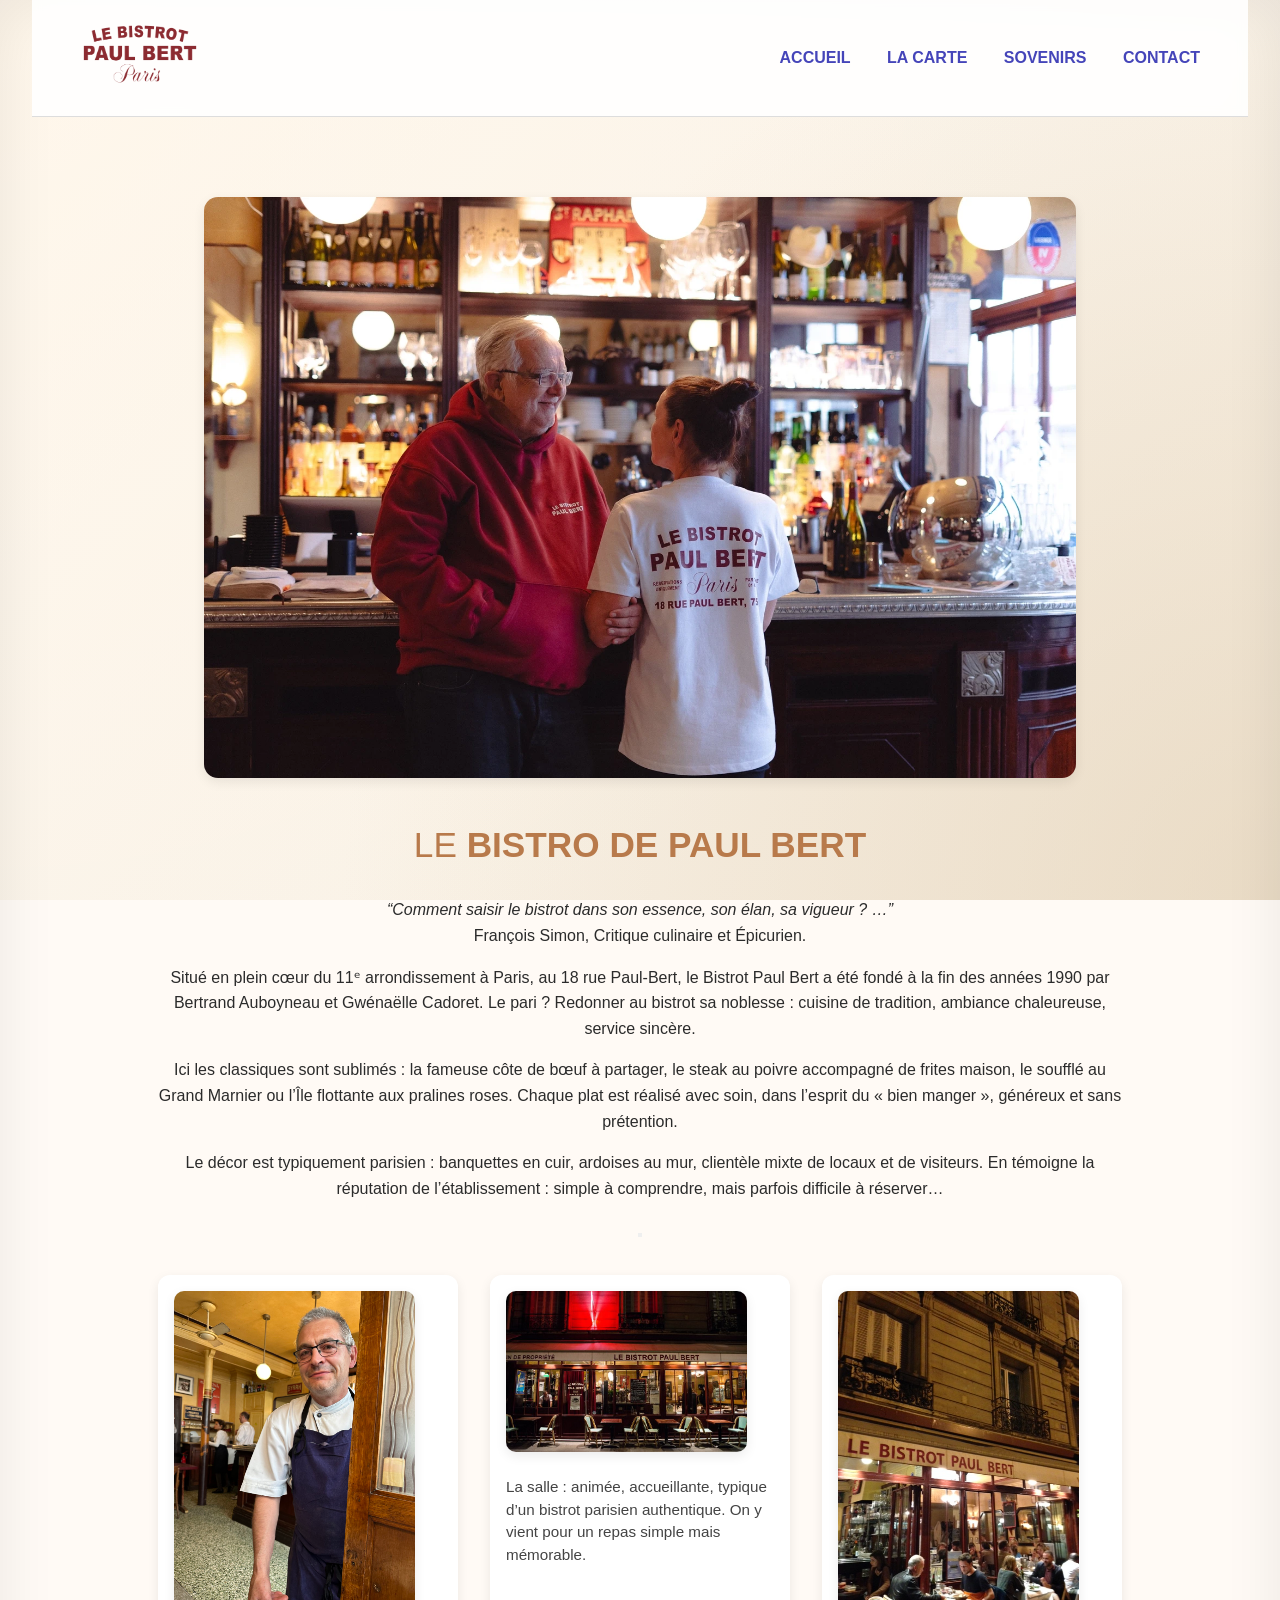
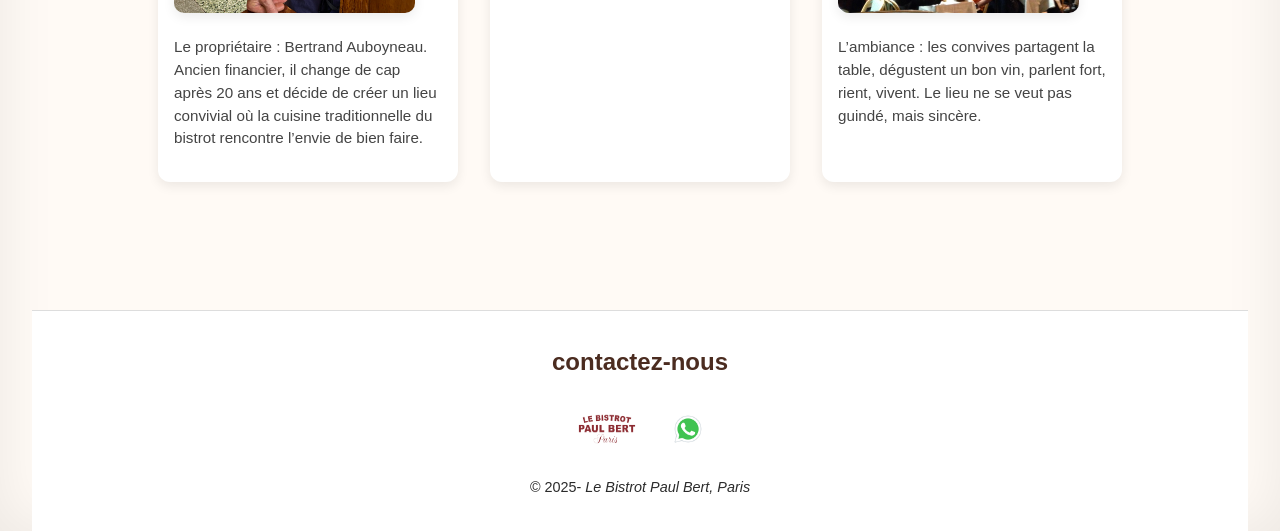
==== index.html @ 6696bd96 "Initial commit" ====
<!DOCTYPE html>
<html lang="fr">
<head>
    <meta charset="UTF-8">
    <meta name="viewport" content="width=device-width, initial-scale=1.0">
    <title>bistro paul bert</title>
    <link rel="stylesheet" href="style.css">
</head>
<body>
  <header>
    <a href="index.html">
        <img src="/img/logo.png" alt="notre logo">
    </a>
    <nav>
        <a href="index.html">ACCUEIL</a>
        <a href="menu.html">LA CARTE</a>
        <a href="merch.html">SOVENIRS</a>
        <a href="contact.html">contact</a>
    </nav>
  </header>  

  <main>
    <section>
  <img src="img/restau.webp" alt="extérieur du Bistrot Paul Bert">
  <h1>LE <strong>BISTRO DE PAUL BERT</strong></h1>
  <p>
    <em>“Comment saisir le bistrot dans son essence, son élan, sa vigueur ? …”</em><br>
    François Simon, Critique culinaire et Épicurien.
  </p>
  
  <p>  
    Situé en plein cœur du 11ᵉ arrondissement à Paris, au 18 rue Paul-Bert, le Bistrot Paul Bert a été fondé à la fin des années 1990 par Bertrand Auboyneau et Gwénaëlle Cadoret. Le pari ? Redonner au bistrot sa noblesse : cuisine de tradition, ambiance chaleureuse, service sincère.  
  </p>
  
  <p>  
    Ici les classiques sont sublimés : la fameuse côte de bœuf à partager, le steak au poivre accompagné de frites maison, le soufflé au Grand Marnier ou l’Île flottante aux pralines roses. Chaque plat est réalisé avec soin, dans l’esprit du « bien manger », généreux et sans prétention.  
  </p>
  
  <p>  
    Le décor est typiquement parisien : banquettes en cuir, ardoises au mur, clientèle mixte de locaux et de visiteurs. En témoigne la réputation de l’établissement : simple à comprendre, mais parfois difficile à réserver…  
  </p>
  <button class="heart-btn" title="J’aime"></button>
  <ul>
    <li>
      <img src="img/proprio.jpeg" alt="Bertrand Auboyneau, propriétaire">
      <p>
        Le propriétaire : Bertrand Auboyneau. Ancien financier, il change de cap après 20 ans et décide de créer un lieu convivial où la cuisine traditionnelle du bistrot rencontre l’envie de bien faire.
      </p>
    </li>
    <li>
      <img src="img/restau2.webp" alt="Salle du restaurant">
      <p>
        La salle : animée, accueillante, typique d’un bistrot parisien authentique. On y vient pour un repas simple mais mémorable.
      </p>
    </li>
    <li>
      <img src="img/restau3.webp" alt="Ambiance dîner au Bistrot Paul Bert">
      <p>
        L’ambiance : les convives partagent la table, dégustent un bon vin, parlent fort, rient, vivent. Le lieu ne se veut pas guindé, mais sincère.
      </p>
    </li>
  </ul>
</section>
  </main>
  <footer>
    <h2>contactez-nous</h2>
        <a href="index.html">
        <img src="/img/logo.png" alt="notre logo">
    </a>
        <a href="0143722401">
            <img src="img/icons8-whatsapp-96.gif" alt="whatsapp">
        </a>
        <p>© 2025- <em>Le Bistrot Paul Bert, Paris</em></p>
  </footer>
</body>
</html>
---- style.css ----
@keyframes fadeIn {
  from {
    opacity: 0;
    transform: translateY(10px);
  }
  to {
    opacity: 1;
    transform: translateY(0);
  }
}
* {
  margin: 0;
  padding: 0;
  box-sizing: border-box;
}

body {
  font-family: "Poppins", sans-serif;
  color: #2b2b2b;
  line-height: 1.6;
  padding: 0 2rem;
  background-color: #fffaf5;
  background-image: radial-gradient(circle at top left, rgba(255, 245, 230, 0.6), transparent 70%), radial-gradient(circle at bottom right, rgba(220, 200, 170, 0.5), transparent 60%), linear-gradient(135deg, #fef9f2, #f7eee0);
  background-attachment: fixed;
  background-size: cover;
  box-shadow: inset 0 0 60px rgba(0, 0, 0, 0.08);
}

a {
  text-decoration: none;
  color: #4545b9;
  transition: color 0.3s ease;
}
a:hover {
  color: #b87a4b;
}

header {
  display: flex;
  justify-content: space-between;
  align-items: center;
  padding: 1.5rem 3rem;
  border-bottom: 1px solid #ddd;
  background-color: rgba(255, 255, 255, 0.9);
  backdrop-filter: blur(4px);
}
header img {
  height: 60px;
}
header nav a {
  margin-left: 2rem;
  font-weight: bold;
  text-transform: uppercase;
}

main {
  max-width: 1200px;
  margin: 3rem auto;
  padding: 0 5%;
  text-align: center;
  animation: fadeIn 1s ease forwards;
  animation-delay: 0s;
}
main h1 {
  font-size: 2.5rem;
  font-weight: normal;
  margin-bottom: 3rem;
  color: #b87a4b;
  text-transform: uppercase;
}

main section {
  max-width: 1000px;
  margin: 0 auto;
  padding: 2rem 1rem;
  text-align: center;
}
main section img {
  max-width: 90%;
  height: auto;
  border-radius: 14px;
  margin-bottom: 2rem;
  box-shadow: 0 4px 12px rgba(0, 0, 0, 0.08);
}
main section h1 {
  color: #b87a4b;
  font-size: 2.2rem;
  margin-bottom: 1.5rem;
  text-transform: uppercase;
}
main section p {
  margin-bottom: 1rem;
  color: #2b2b2b;
  line-height: 1.6;
  font-size: 1rem;
}
main section ul {
  list-style: none;
  margin: 2rem 0;
  padding: 0;
  display: flex;
  flex-wrap: wrap;
  justify-content: center;
  gap: 2rem;
}
main section li {
  max-width: 300px;
  background: #fff;
  border-radius: 12px;
  box-shadow: 0 4px 12px rgba(0, 0, 0, 0.08);
  padding: 1rem;
  text-align: left;
  transition: transform 0.3s ease, box-shadow 0.3s ease;
}
main section li:hover {
  transform: translateY(-6px);
  box-shadow: 0 6px 14px rgba(0, 0, 0, 0.12);
}
main section li img {
  width: 100%;
  height: auto;
  border-radius: 10px;
  margin-bottom: 1rem;
  object-fit: cover;
}
main section li p {
  font-size: 0.95rem;
  color: #444;
  line-height: 1.5;
}

#menu, #boisson {
  display: flex;
  flex-direction: column;
  align-items: center;
  gap: 2rem;
  max-width: 1000px;
  margin: 0 auto;
  padding: 2rem 1rem;
}
#menu #card, #boisson #card {
  background: #fff;
  border: 1px solid rgba(75, 44, 32, 0.1);
  border-radius: 8px;
  box-shadow: 0 2px 8px rgba(75, 44, 32, 0.05);
  padding: 1.5rem;
}
#menu #card h3, #boisson #card h3 {
  font-size: 1.3rem;
  color: #4b2c20;
  margin-bottom: 1rem;
  text-transform: uppercase;
  border-bottom: 1px solid rgba(75, 44, 32, 0.2);
  padding-bottom: 0.5rem;
}
#menu #card #card-container, #boisson #card #card-container {
  display: flex;
  justify-content: space-between;
  align-items: baseline;
  padding: 0.4rem 0;
}
#menu #card #card-container h4, #boisson #card #card-container h4 {
  font-weight: 500;
}
#menu #card #card-container p, #boisson #card #card-container p {
  font-weight: 600;
  color: #b87a4b;
}
#menu #card #card-container hr, #boisson #card #card-container hr {
  border: none;
  border-bottom: 1px solid rgba(75, 44, 32, 0.1);
  width: 100%;
  margin: 0.5rem 0;
}

.grid {
  display: grid;
  grid-template-columns: repeat(auto-fit, minmax(250px, 1fr));
  gap: 2rem;
}

.product {
  background-color: white;
  border: 1px solid #ddd;
  border-radius: 12px;
  overflow: hidden;
  box-shadow: 0 3px 6px rgba(0, 0, 0, 0.08);
  cursor: pointer;
  transition: all 0.3s ease;
  animation: fadeIn 0.6s ease forwards;
  animation-delay: 0s;
}
.product:hover {
  transform: translateY(-8px);
  box-shadow: 0 10px 20px rgba(0, 0, 0, 0.1);
}
.product:hover {
  border: 1px solid rgb(198.4262948207, 149.0239043825, 111.5737051793);
  box-shadow: 0 0 10px rgba(181, 142, 76, 0.4);
}
.product a {
  color: inherit;
  text-decoration: none;
  display: flex;
  flex-direction: column;
  height: 100%;
}
.product img {
  width: 100%;
  height: 280px;
  object-fit: cover;
}
.product h3 {
  padding: 1.2rem;
  font-size: 1.1rem;
  font-weight: normal;
  border-top: 1px solid #ddd;
  flex-grow: 1;
  display: flex;
  align-items: center;
  justify-content: center;
}

.product:nth-child(odd) {
  animation: fadeIn 0.8s ease forwards;
  animation-delay: 0.1s;
}

.product:nth-child(even) {
  animation: fadeIn 0.8s ease forwards;
  animation-delay: 0.3s;
}

.contact-form {
  max-width: 600px;
  margin: 0 auto 5rem auto;
  background: white;
  padding: 2rem 2.5rem;
  border-radius: 12px;
  box-shadow: 0 4px 12px rgba(0, 0, 0, 0.05);
  text-align: left;
  animation: fadeIn 0.8s ease forwards;
  animation-delay: 0s;
}
.contact-form label {
  display: block;
  margin-bottom: 0.5rem;
  font-weight: 600;
  color: #4b2c20;
}
.contact-form input, .contact-form textarea {
  width: 100%;
  padding: 0.8rem 1rem;
  margin-bottom: 1.5rem;
  border: 1px solid #ddd;
  border-radius: 6px;
  font-family: inherit;
  font-size: 1rem;
  background-color: #fefefe;
  transition: all 0.3s ease;
}
.contact-form input:focus, .contact-form textarea:focus {
  outline: none;
  border-color: #b87a4b;
  box-shadow: 0 0 6px rgba(184, 122, 75, 0.3);
}
.contact-form .cta {
  display: inline-block;
  background-color: #b87a4b;
  color: white;
  border: none;
  padding: 0.8rem 1.5rem;
  border-radius: 8px;
  font-size: 1rem;
  cursor: pointer;
  font-weight: 600;
  transition: all 0.3s ease;
}
.contact-form .cta:hover {
  transform: translateY(-3px);
  box-shadow: 0 10px 20px rgba(0, 0, 0, 0.1);
}
.contact-form .cta:hover {
  background-color: rgb(149.1633466135, 97.7848605578, 58.8366533865);
  box-shadow: 0 6px 12px rgba(184, 122, 75, 0.3);
}

footer {
  background-color: white;
  padding: 2rem 1rem;
  text-align: center;
  border-top: 1px solid #ddd;
  margin-top: 4rem;
}
footer h2 {
  color: #4b2c20;
  margin-bottom: 1rem;
}
footer img {
  height: 50px;
  margin: 1rem;
}
footer a {
  color: inherit;
  text-decoration: none;
  display: inline-flex;
  align-items: center;
  justify-content: center;
  gap: 0.5rem;
}
footer a img {
  height: 30px;
}
footer p {
  margin-top: 1rem;
  font-size: 0.9rem;
}

@media (max-width: 768px) {
  body {
    padding: 0 1rem;
  }
  header {
    flex-direction: column;
    text-align: center;
    gap: 1rem;
  }
  header nav {
    flex-wrap: wrap;
    justify-content: center;
  }
  main section ul {
    flex-direction: column;
    align-items: center;
  }
  .contact-form {
    padding: 1.5rem;
  }
  .product img {
    height: 220px;
  }
}

/*# sourceMappingURL=style.css.map */
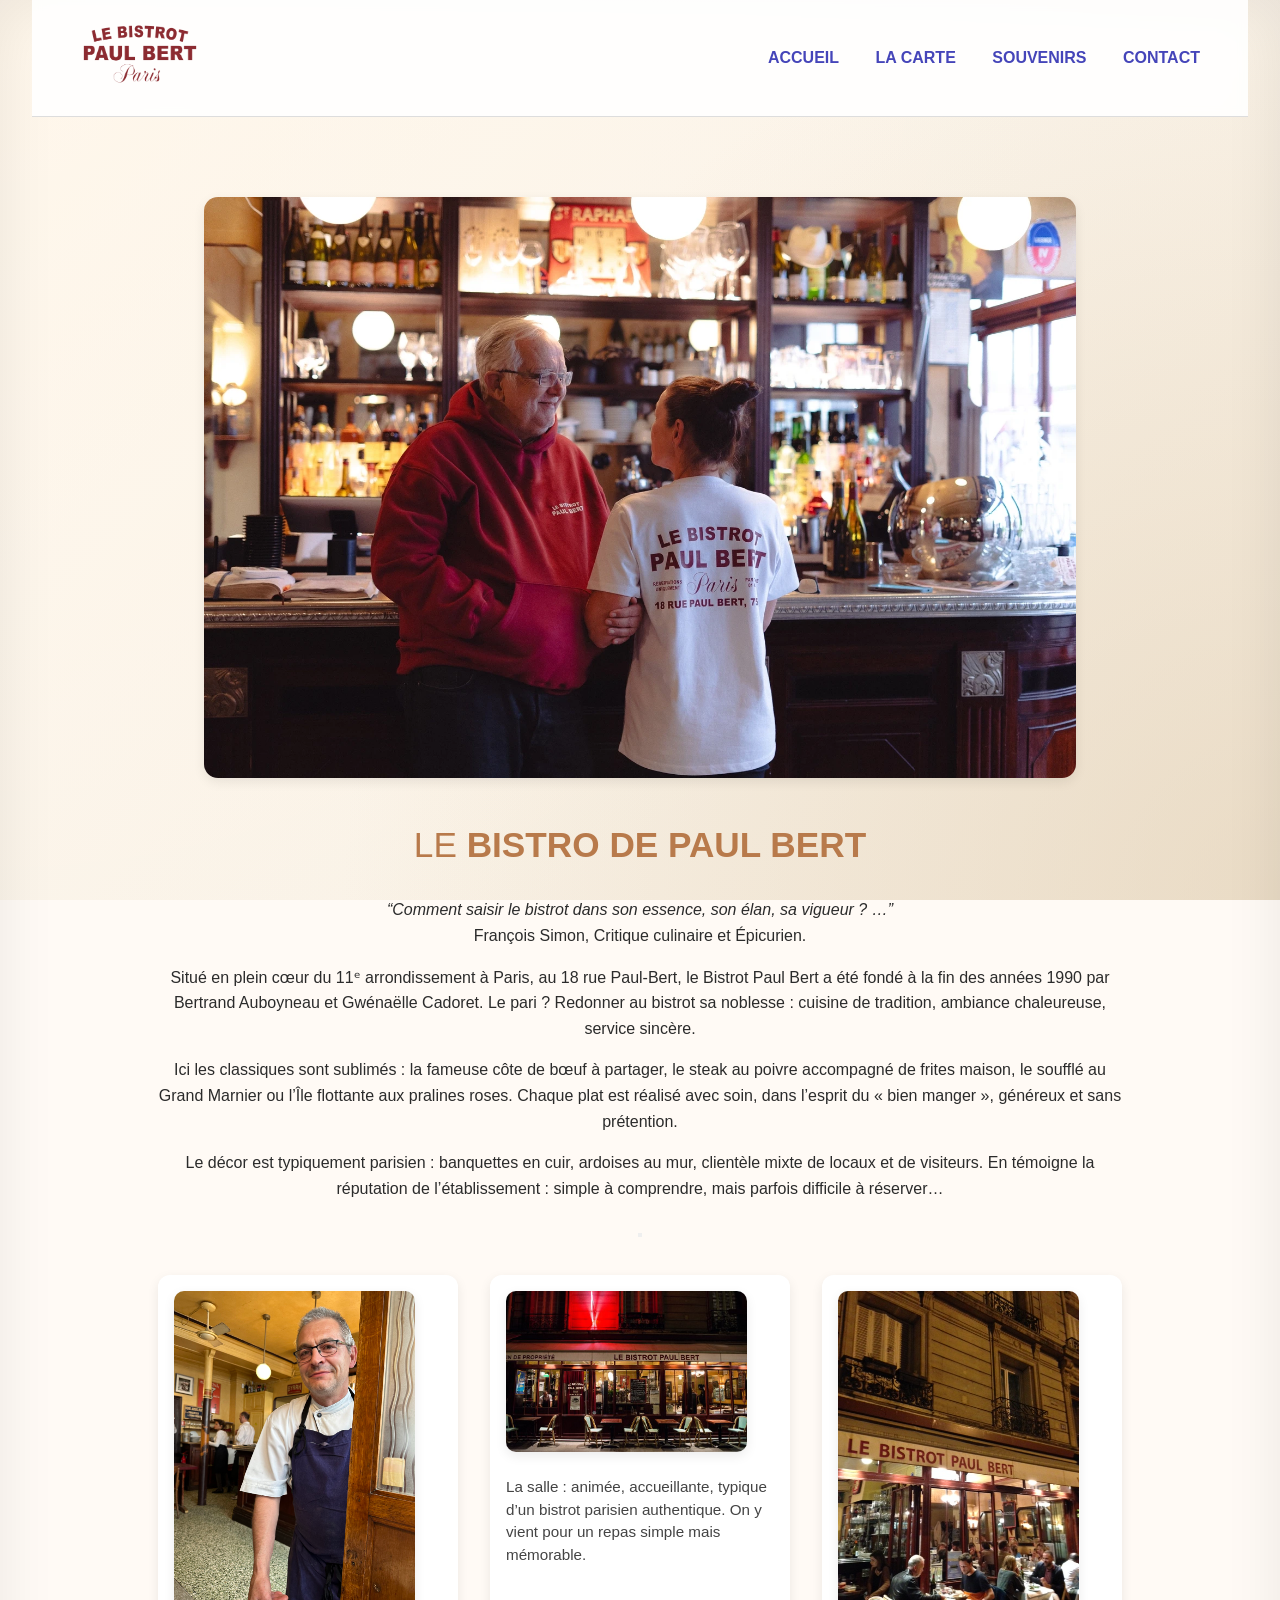
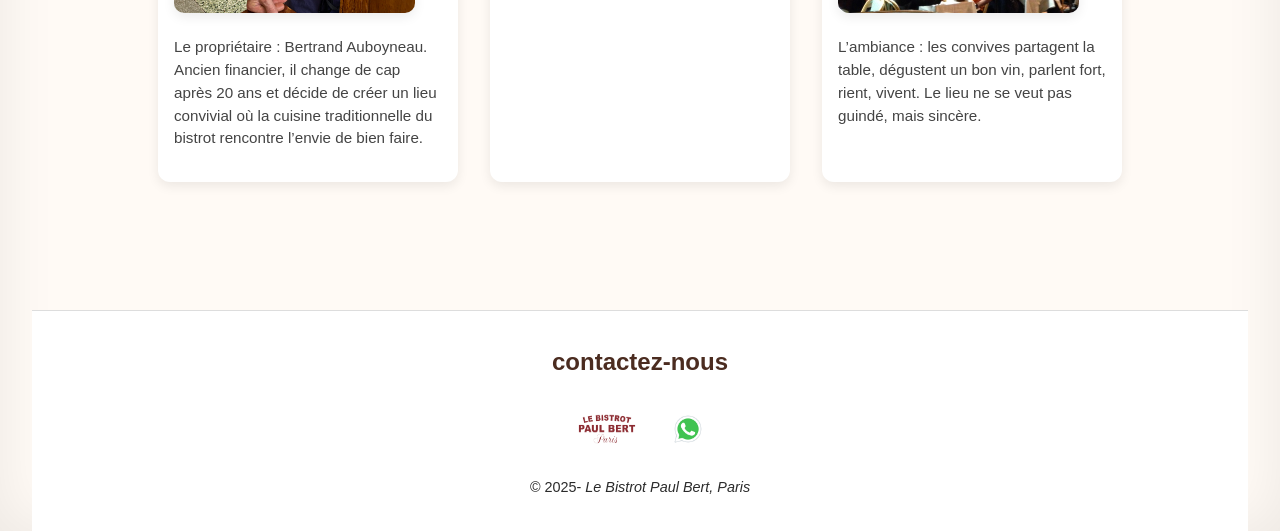
==== commit 2076fe78: "insertion du logo" ====
--- a/index.html
+++ b/index.html
@@ -9,12 +9,12 @@
 <body>
   <header>
     <a href="index.html">
-        <img src="/img/logo.png" alt="notre logo">
+        <img src="img/logo.png" alt="notre logo">
     </a>
     <nav>
         <a href="index.html">ACCUEIL</a>
         <a href="menu.html">LA CARTE</a>
-        <a href="merch.html">SOVENIRS</a>
+        <a href="merch.html">SOUVENIRS</a>
         <a href="contact.html">contact</a>
     </nav>
   </header>  
@@ -65,7 +65,7 @@
   <footer>
     <h2>contactez-nous</h2>
         <a href="index.html">
-        <img src="/img/logo.png" alt="notre logo">
+        <img src="img/logo.png" alt="notre logo">
     </a>
         <a href="0143722401">
             <img src="img/icons8-whatsapp-96.gif" alt="whatsapp">
